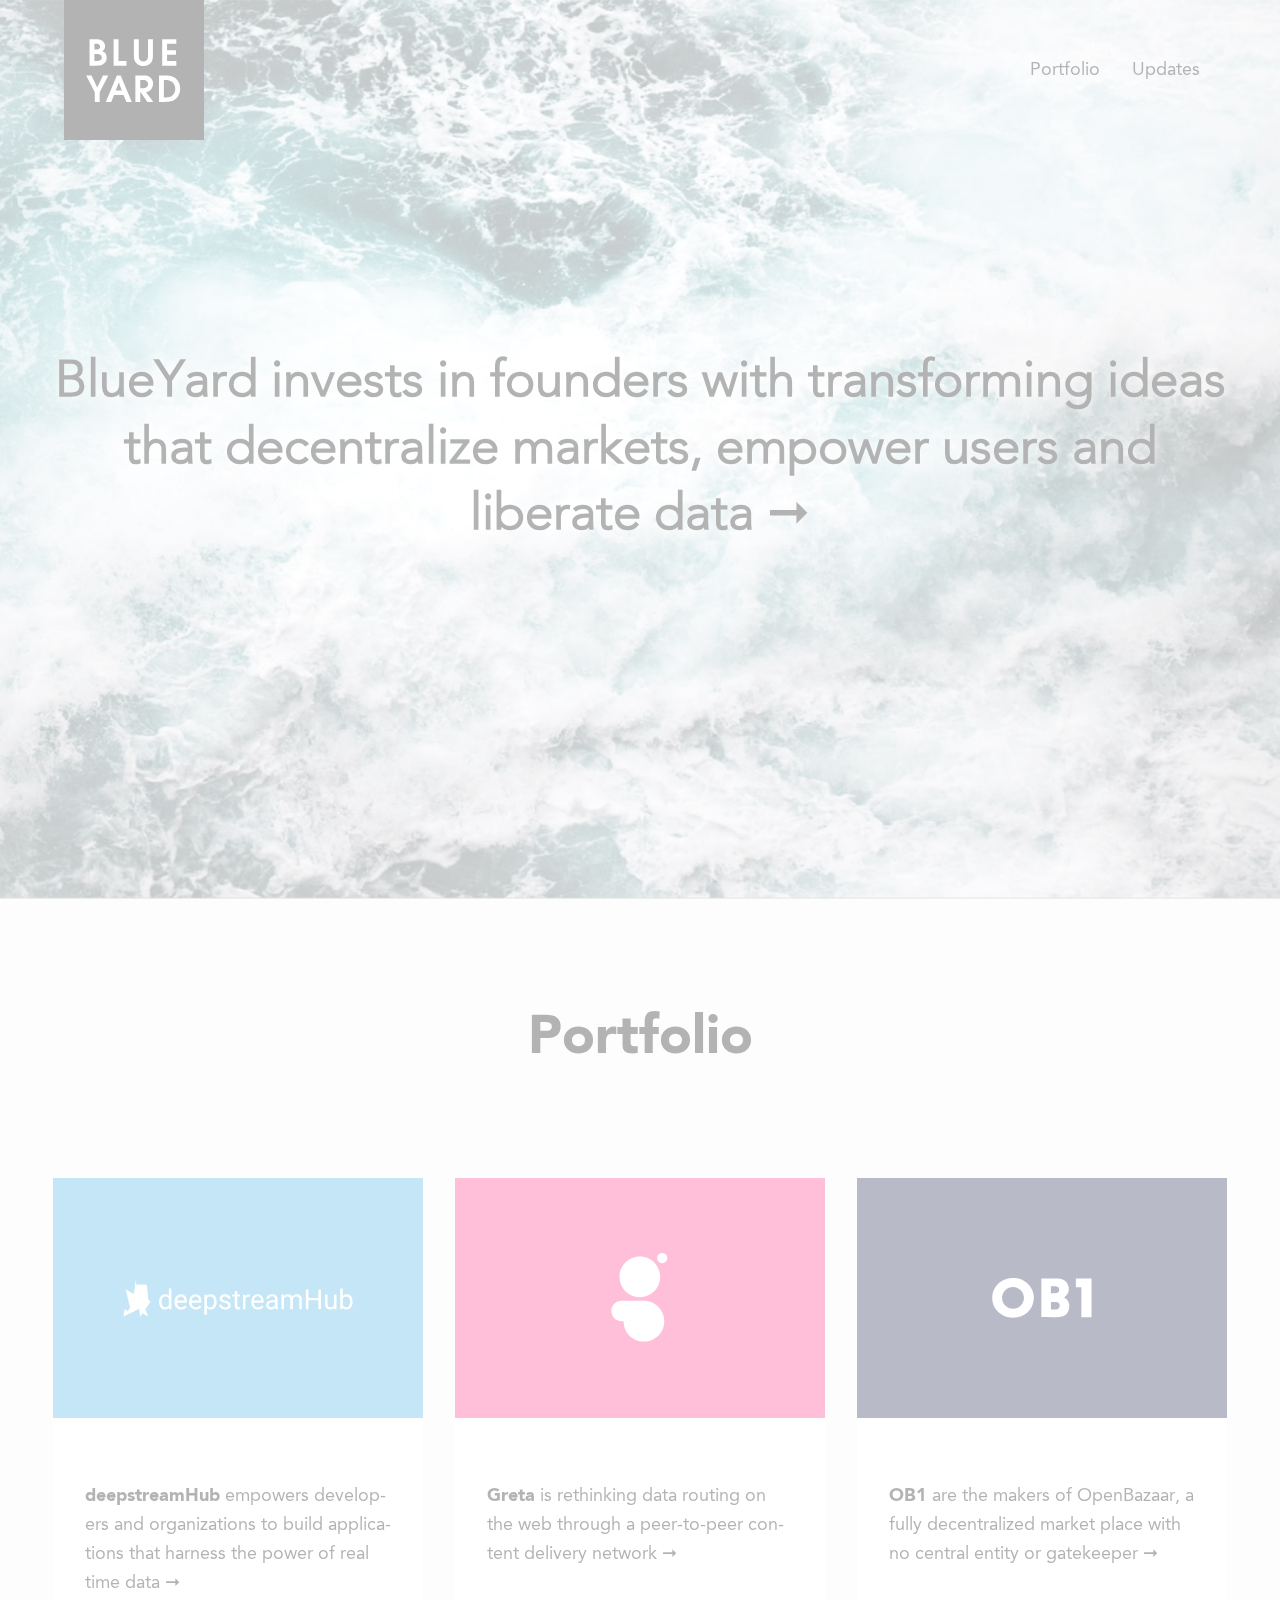
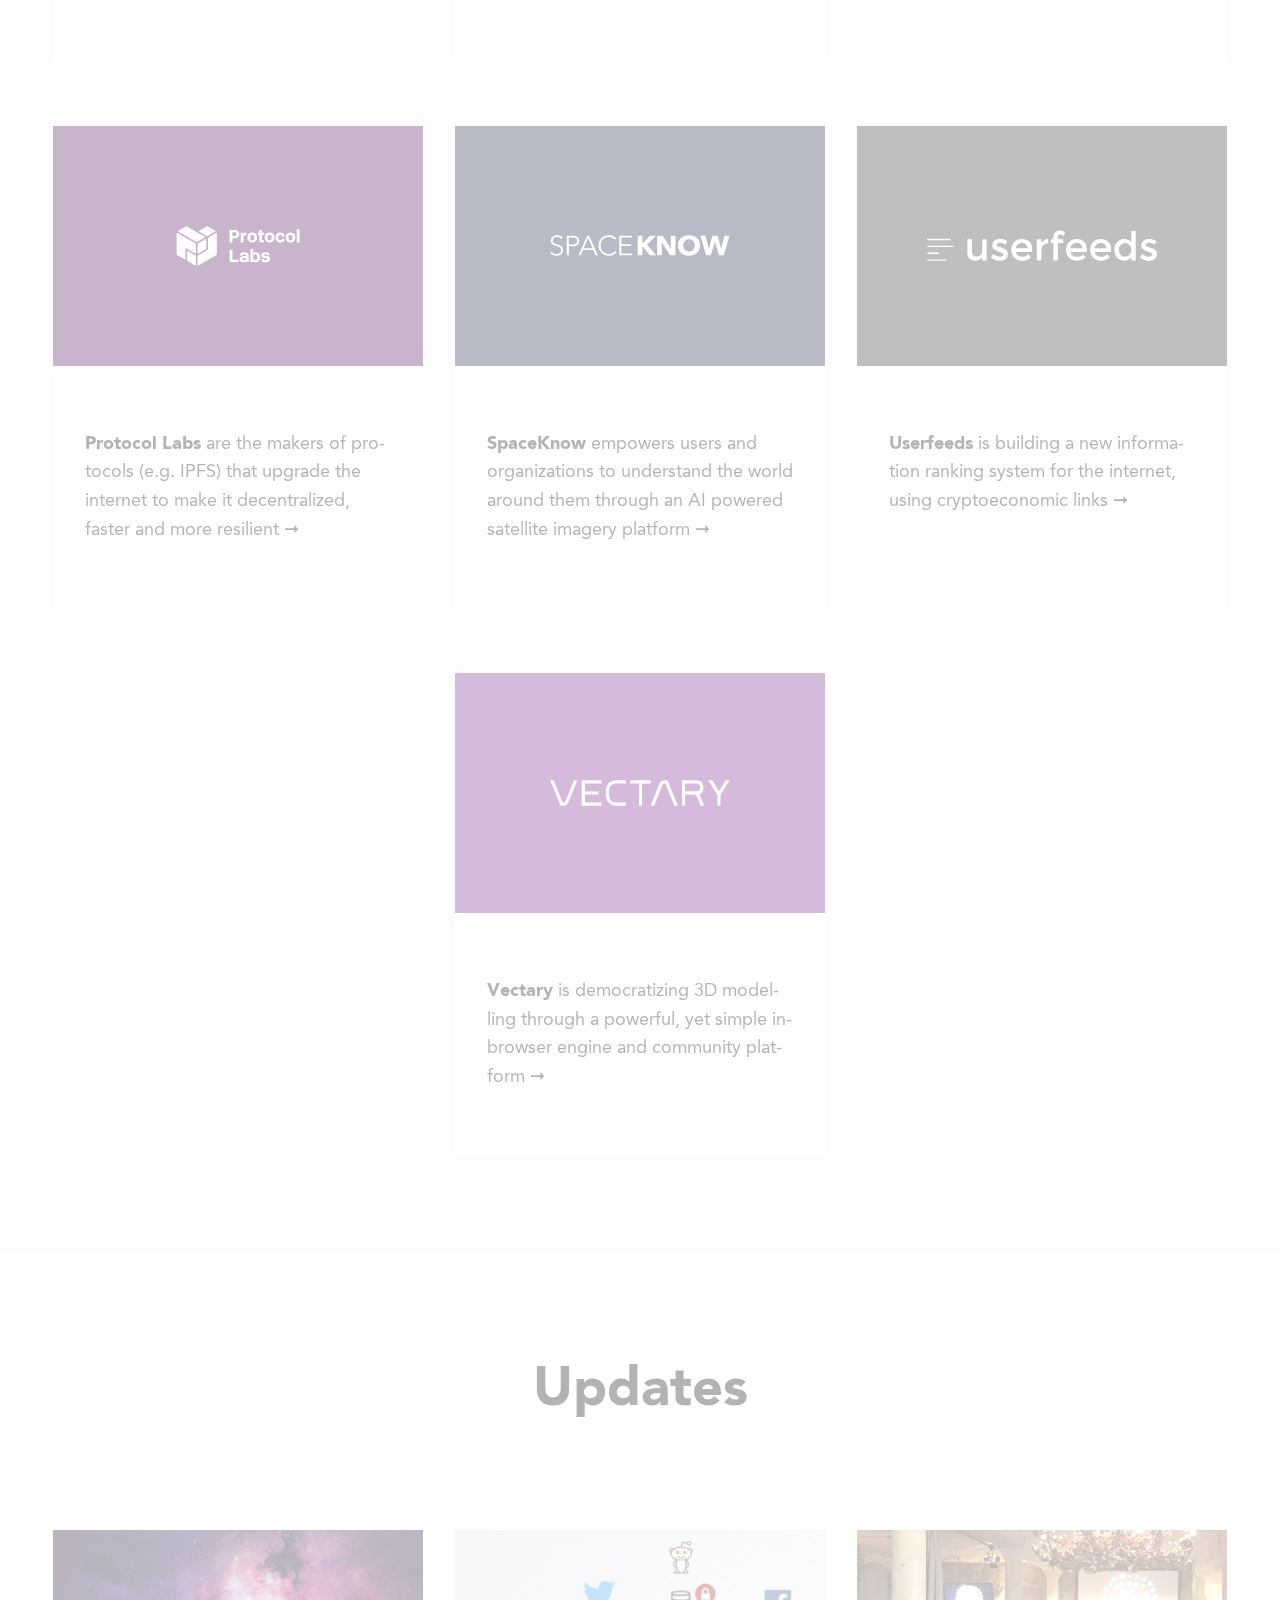
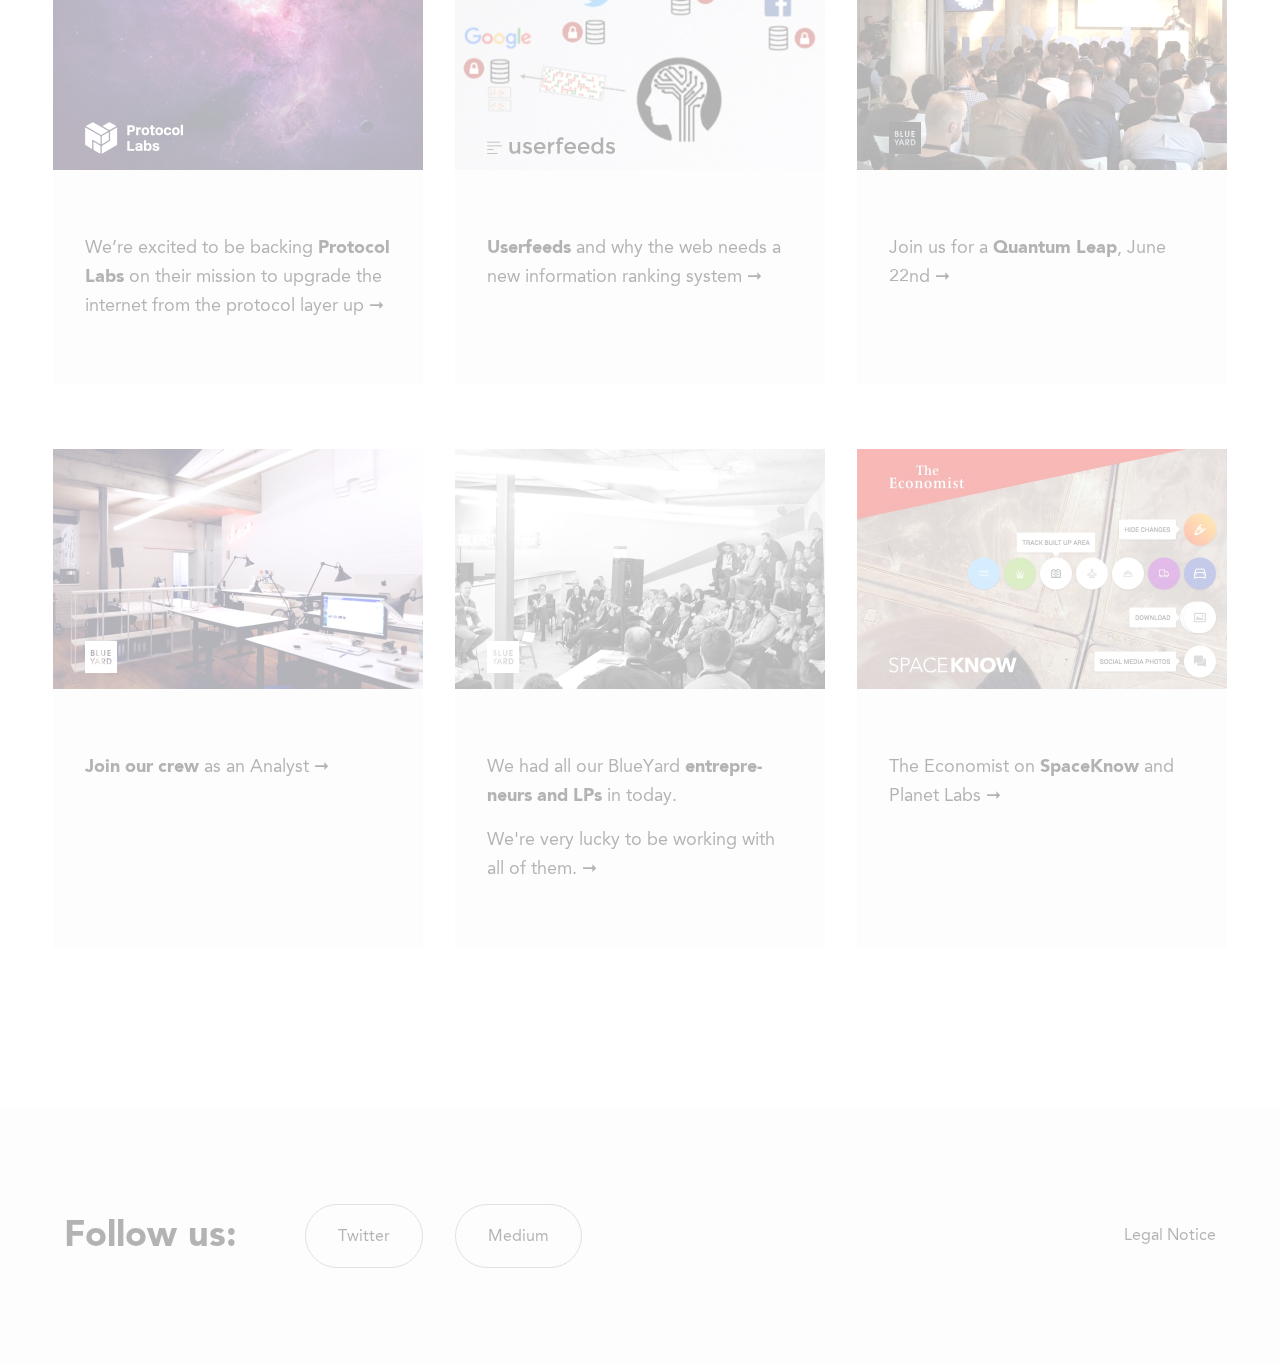
==== index.html @ cf654dd1 "blueyard website 26 June" ====
<!DOCTYPE HTML>
<!--[if lt IE 7 ]> <html lang="en" class="no-js ie6"> <![endif]-->
<!--[if IE 7 ]>	<html lang="en" class="no-js ie7"> <![endif]-->
<!--[if IE 8 ]>	<html lang="en" class="no-js ie8"> <![endif]-->
<!--[if IE 9 ]>	<html lang="en" class="no-js ie9"> <![endif]-->
<!--[if (gt IE 9)|!(IE)]><!--> <html lang="en" class="no-js"><!--<![endif]-->

<head>
	<meta http-equiv="X-UA-Compatible" content="IE=edge,chrome=1">
	<meta name="apple-mobile-web-app-status-bar-style" content="black" />
	<meta name="apple-mobile-web-app-capable" content="yes">
	<meta name="mobile-web-app-capable" content="yes">
	<title>BlueYard Capital</title>
		<!--[if lt IE 9 ]>
			<script src="http://html5shiv.googlecode.com/svn/trunk/html5.js"></script>
	<!--<![endif]-->
	<meta charset="utf-8">
	<meta name="description" content="">
	<meta name="viewport" content="width=device-width, initial-scale=1.0, user-scalable=1">


<!-- GENERATED AT http://realfavicongenerator.net/	 -->
<link rel="apple-touch-icon" sizes="180x180" href="das_framework/project/image/favicon/apple-touch-icon.png">
<link rel="icon" type="image/png" sizes="32x32" href="das_framework/project/image/favicon/favicon-32x32.png">
<link rel="icon" type="image/png" sizes="16x16" href="das_framework/project/image/favicon/favicon-16x16.png">
<link rel="manifest" href="das_framework/project/image/favicon/manifest.json">
<link rel="mask-icon" href="das_framework/project/image/favicon/safari-pinned-tab.svg" color="#000000">
<link rel="shortcut icon" href="das_framework/project/image/favicon/favicon.ico">
<meta name="apple-mobile-web-app-title" content="BlueYard">
<meta name="application-name" content="BlueYard">
<meta name="msapplication-config" content="das_framework/project/image/favicon/browserconfig.xml">
<meta name="theme-color" content="#ffffff">

<!-- <link rel="stylesheet" type="text/css" href="font/MyFontsWebfontsKit.css"> -->
<script>
	if (Function('/*@cc_on return document.documentMode===10@*/')()){
		document.documentElement.className+=' ie10';
	}
	if (!!window.chrome) {
		document.documentElement.className+=' is-chrome';
	}
</script>
<script async defer="" src="das_framework/das.min.js"></script>
<link rel="stylesheet" href="das_framework/das.min.css">
</head>


<body id="blueyard" class="page body-index">

	<header id="page-header" class="page-header">
		<section id="page-header__banner" class="page-header__banner">
			<div class="page-header__logo">
				<figure class="logo">
						<img src="das_framework/project/image/blueyard.svg" alt="BlueYard" title="BlueYard"/>
				</figure>
			</div>
			<nav class="page-header__nav">
				<ul>
					<li><a href="#portfolio">Portfolio</a>
					<li><a href="#updates">Updates</a>
				</ul>
			</nav>
		</section>
		<section  class="page-header__cover">
			<h1 class="page-header__title">
				<a href="https://medium.com/@BlueYard/blueyard-thesis-cac357725ee6">
					BlueYard invests in founders with<br>
					transforming ideas that decentralize markets, <br>empower users and liberate data
				</a>
			</h1>
		</section>
	</header>

	<main id="page-main" class="page-main">
		<section id="portfolio" class="portfolio deck">
			<h2 class="js-lurk js-lurk--opacity">Portfolio</h2>
			<ul class="deck__list">
				<li style="color: #3CAAE0" title="deepstreamHub" class="deck__card js-lurk js-lurk--opacity js-lurk--under">
					<figure class="deck__figure">
						<div class="portfolio__brand-logo">
							<img class="very wide" src="das_framework/project/image/portfolio/deepstreamhub.svg" alt="deepstreamHub"/>
						</div>
						<figcaption class="deck__url">
									<a  href="https://deepstreamhub.com/"><span>deepstreamhub.com</span></a>
							</figcaption>
						</figure>
					<div class="deck__text">
							<p>
								<a href="http://medium.com/@BlueYard/deepstreamhub-e4f991da4145">
									<strong >deepstreamHub</strong> empowers developers and organizations to build applications that harness the power of real time data
								</a>
							</p>
					</div>

				<li style="color: #FF2B7E" title="Greta" class="deck__card js-lurk js-lurk--opacity js-lurk--under">
					<figure class="deck__figure">
						<div class="portfolio__brand-logo">
							<img class="tall" src="das_framework/project/image/portfolio/greta.svg" alt="Greta"/>
						</div>
						<figcaption class="deck__url">
								<a  href="https://greta.io/"><span>greta.io</span></a>
						</figcaption>
					</figure>
					<div class="deck__text">
							<p>
								<a href="http://medium.com/@BlueYard/greta-1e88005c64d1">
									<strong >Greta</strong> is rethinking data routing on the web through a peer-to-peer content delivery network
								</a>
							</p>
					</div>

				<li style="color:#151947" title="OB1" class="deck__card js-lurk js-lurk--opacity js-lurk--under">
					<figure class="deck__figure">
						<div class="portfolio__brand-logo">
							<img class="wide" src="das_framework/project/image/portfolio/ob1.svg" alt="OB1"/>
						</div>
						<figcaption class="deck__url">
								<a  href="https://openbazaar.org/"><span>openbazaar.org</span></a>
						</figcaption>
					</figure>
					<div class="deck__text">
							<p>
								<a href="https://medium.com/@BlueYard/ob1-openbazaar-2be35862e0bf">
									<strong >OB1</strong> are the makers of OpenBazaar, a fully decentralized market place with no central entity or gatekeeper
								</a>
							</p>
					</div>

				<li style="color:#460453" title="Protocol Labs" class="deck__card js-lurk js-lurk--opacity js-lurk--under">
					<figure class="deck__figure">
						<div class="portfolio__brand-logo">
							<img class="wide" src="das_framework/project/image/portfolio/protocol-labs.svg" alt="Protocol Labs"/>
						</div>
						<figcaption class="deck__url">
								<a  href="https://protocol.ai/"><span>protocol.ai</span></a>
						</figcaption>
					</figure>
					<div class="deck__text">
							<p>
								<a href="https://medium.com/@BlueYard/protocol-labs-35ceff61b031">
									<strong >Protocol Labs</strong> are the makers of protocols (e.g. IPFS) that upgrade the internet to make it decentralized, faster and more resilient
								</a>
							</p>
					</div>

				<li style="color:#151947" title="SpaceKnow" class="deck__card js-lurk js-lurk--opacity js-lurk--under">
					<figure class="deck__figure">
						<div class="portfolio__brand-logo">
							<img class="wide" src="das_framework/project/image/portfolio/spaceknow.svg" alt="SpaceKnow"/>
						</div>
						<figcaption class="deck__url">
								<a  href="https://spaceknow.com/"><span>spaceknow.com</span></a>
						</figcaption>
					</figure>
					<div class="deck__text">
							<p>
								<a href="https://medium.com/@BlueYard/spaceknow-a651f532e854">
									<strong >SpaceKnow</strong> empowers users and organizations to understand the world around them through an AI powered satellite imagery platform
								</a>
							</p>
					</div>

				<li style="color:#292929" title="Userfeeds" class="deck__card js-lurk js-lurk--opacity js-lurk--under">
					<figure class="deck__figure">
						<div class="portfolio__brand-logo">
							<img class="very wide" src="das_framework/project/image/portfolio/userfeeds.svg" alt="Userfeeds"/>
						</div>
						<figcaption class="deck__url">
								<a  href="https://userfeeds.io/"><span>userfeeds.io</span></a>
						</figcaption>
					</figure>
					<div class="deck__text">
							<p>
								<a href="https://medium.com/@BlueYard/userfeeds-why-the-web-needs-a-new-information-ranking-system-5bdab9f5e580">
									<strong >Userfeeds</strong> is building a new information ranking system for the internet, using cryptoeconomic links
								</a>
							</p>
					</div>

				<li style="color:#711D8A" title="Vectary" class="deck__card js-lurk js-lurk--opacity js-lurk--under">
					<figure class="deck__figure">
						<div class="portfolio__brand-logo">
							<img class="wide" src="das_framework/project/image/portfolio/vectary.svg" alt="Vectary"/>
						</div>
						<figcaption class="deck__url">
								<a  href="https://vectary.com/"><span>vectary.com</span></a>
						</figcaption>
					</figure>
					<div class="deck__text">
							<p>
								<a href="https://medium.com/@BlueYard/vectary-8f0b3fd2cee1">
									<strong >Vectary</strong> is democratizing 3D modelling through a powerful, yet simple in-browser engine and community platform
								</a>
							</p>
					</div>

			</ul>
		</section>

		<section id="updates" class="update deck">
			<h2 class="js-lurk js-lurk--opacity">Updates</h2>
			<ul class="deck__list">
			<li class="deck__card js-lurk js-lurk--opacity js-lurk--under">
				<a href="https://medium.com/@BlueYard/protocol-labs-35ceff61b031">
					<figure class="deck__figure">
							<img src="das_framework/project/image/update/protocol-labs.jpg" alt="" />
							<div class="update__brand-logo paintwhite" style="background-image:url('das_framework/project/image/portfolio/protocol-labs.svg');"></div>
						</figure>
					<div class="deck__text">
							<p>
								We’re excited to be backing <strong>Protocol Labs</strong> on their mission to upgrade the internet from the protocol layer up
							</p>
					</div>
				</a>

			<li class="deck__card js-lurk js-lurk--opacity js-lurk--under">
				<a href="https://medium.com/@BlueYard/userfeeds-why-the-web-needs-a-new-information-ranking-system-5bdab9f5e580">
					<figure class="deck__figure">
							<img src="das_framework/project/image/update/userfeeds.jpg" alt="" />
							<div class="update__brand-logo" style="background-image:url('das_framework/project/image/portfolio/userfeeds.svg');"></div>
						</figure>
					<div class="deck__text">
							<p>
								<strong>Userfeeds</strong> and why the web needs a new information ranking system
							</p>
					</div>
				</a>

			<li class="deck__card js-lurk js-lurk--opacity js-lurk--under">
				<a href="https://medium.com/@BlueYard/join-us-on-june-22nd-for-a-quantum-leap-fa7b5aa61cc6">
					<figure class="deck__figure">
							<img src="das_framework/project/image/update/quantum-leap.jpg" alt="" />
							<div class="update__brand-logo" style="background-image:url('das_framework/project/image/blueyard.svg');"></div>
						</figure>
					<div class="deck__text">
							<p>
								Join us for a <strong>Quantum Leap</strong>, June 22nd
							</p>
					</div>
				</a>

			<li class="deck__card js-lurk js-lurk--opacity js-lurk--under">
				<a href="https://medium.com/@BlueYard/join-our-crew-blueyard-is-hiring-an-analyst-3ba3a0e7570">
					<figure class="deck__figure">
							<img src="das_framework/project/image/update/job.jpg" alt="" />
							<div class="update__brand-logo paintwhite" style="background-image:url('das_framework/project/image/blueyard.svg');"></div>
						</figure>
					<div class="deck__text">
							<p>
								<strong>Join our crew</strong> as an Analyst
							</p>
					</div>
				</a>

			<li class="deck__card js-lurk js-lurk--opacity js-lurk--under">
				<a href="https://twitter.com/ciaranoleary/status/837360858779037700">
					<figure class="deck__figure">
							<img src="das_framework/project/image/update/everyone.jpg" alt="" />
							<div class="update__brand-logo paintwhite" style="background-image:url('das_framework/project/image/blueyard.svg');"></div>
					</figure>
					<div class="deck__text">
							<p>
								We had all our BlueYard <strong>entrepreneurs and LPs</strong> in today.
							</p>
							<p>
								We're very lucky to be working with all of them.
							</p>
					</div>
				</a>

			<li class="deck__card js-lurk js-lurk--opacity js-lurk--under">
				<a href="http://www.economist.com/news/business/21717110-analysing-images-space-could-be-big-business-planets-satellites-offer-customers-new-world">
					<figure class="deck__figure">
							<img src="das_framework/project/image/update/spaceknow-economist.jpg" alt="" />
							<div class="update__brand-logo paintwhite" style="background-image:url('das_framework/project/image/portfolio/spaceknow.svg');"></div>
						</figure>
					<div class="deck__text">
							<p>
								The Economist on <strong>SpaceKnow</strong> and Planet Labs
							</p>
					</div>
				</a>
			</ul>
		</section>
	</main>

	<footer id="page-footer" class="page-footer">
		<section id="social" class="social">
			<h2 class="social__heading">Follow us:</h2>
			<nav class="social__nav">
				<ul>
					<li class="twitter">	<a  href="https://twitter.com/blueyard">Twitter</a>
					<li class="facebook">	<a  href="https://medium.com/@BlueYard">Medium</a>
				</ul>
			</nav>
		</section>
		<section id="footer__legal" class="footer__legal">
			<a href="legal-notice.html">Legal Notice</a>
		</section>
		<a class="toplink" href="#blueyard"></a>
	</footer>

	<div id="responsive-breakpoint"></div>
</body>
</html>
---- das_framework/das.min.css ----
/*!❤*//*! DAS Framework:
 @author Markus Angermeier http://kosmar.de/
 @author Guido Handrick http://guidohandrick.info/
 DAS Framework is based on:
 Responsable Grid System
 Setting up a responsive grid based on Semantic GS
 @author Abban Dunne http://abandon.ie/
 @author James Wilson http://jimmynotjim.com/
 @version 1.0
*/@import url("//hello.myfonts.net/count/340641");html{line-height:1.15;-ms-text-size-adjust:100%;-webkit-text-size-adjust:100%}article,aside,footer,header,nav,section,.legal{display:block}h1{font-size:2em;margin:0.67em 0}figcaption,figure,main{display:block}figure{margin:1em 40px}hr{box-sizing:content-box;height:0;overflow:visible}pre{font-family:monospace, monospace;font-size:1em}a{background-color:transparent;-webkit-text-decoration-skip:objects}abbr[title]{border-bottom:none;text-decoration:underline;text-decoration:underline dotted}b,strong,.definition-list dt{font-weight:inherit}b,strong,.definition-list dt{font-weight:bolder}code,kbd,samp{font-family:monospace, monospace;font-size:1em}dfn{font-style:italic}mark{background-color:#ff0;color:#000}small{font-size:80%}sub,sup{font-size:75%;line-height:0;position:relative;vertical-align:baseline}sub{bottom:-0.25em}sup{top:-0.5em}audio,video{display:inline-block}audio:not([controls]){display:none;height:0}img{border-style:none}svg:not(:root){overflow:hidden}button,input,optgroup,select,textarea{margin:0}button,input{overflow:visible}button,select{text-transform:none}button,html [type="button"],[type="reset"],[type="submit"]{-webkit-appearance:button}button::-moz-focus-inner,[type="button"]::-moz-focus-inner,[type="reset"]::-moz-focus-inner,[type="submit"]::-moz-focus-inner{border-style:none;padding:0}button:-moz-focusring,[type="button"]:-moz-focusring,[type="reset"]:-moz-focusring,[type="submit"]:-moz-focusring{outline:1px dotted ButtonText}legend{box-sizing:border-box;color:inherit;display:table;max-width:100%;padding:0;white-space:normal}progress{display:inline-block;vertical-align:baseline}textarea{overflow:auto}[type="checkbox"],[type="radio"]{box-sizing:border-box;padding:0}[type="number"]::-webkit-inner-spin-button,[type="number"]::-webkit-outer-spin-button{height:auto}[type="search"]{-webkit-appearance:textfield;outline-offset:-2px}[type="search"]::-webkit-search-cancel-button,[type="search"]::-webkit-search-decoration{-webkit-appearance:none}::-webkit-file-upload-button{-webkit-appearance:button;font:inherit}details,menu{display:block}summary{display:list-item}canvas{display:inline-block}template{display:none}[hidden]{display:none}/*!
 * @license
 * MyFonts Webfont Build ID 3409473, 2017-06-21T06:33:51-0400
 *
 * The fonts listed in this notice are subject to the End User License
 * Agreement(s) entered into by the website owner. All other parties are
 * explicitly restricted from using the Licensed Webfonts(s).
 *
 * You may obtain a valid license at the URLs below.
 *
 * Webfont: AvenirLTPro-Light by Linotype
 * URL: https://www.myfonts.com/fonts/linotype/avenir-pro/pro-35-light/
 *
 * Webfont: AvenirLTPro-Roman by Linotype
 * URL: https://www.myfonts.com/fonts/linotype/avenir-pro/pro-55-roman/
 *
 * Webfont: AvenirLTPro-Black by Linotype
 * URL: https://www.myfonts.com/fonts/linotype/avenir-pro/pro-95-black/
 *
 *
 * License: https://www.myfonts.com/viewlicense?type=web&buildid=3409473
 * Licensed pageviews: 250,000
 * Webfonts copyright: Part of the digitally encoded machine readable outline data for producing the Typefaces provided is copyrighted &#x00A9; 2007 Linotype GmbH, www.linotype.com. All rights reserved. This software is the property of Linotype GmbH, and may not be reproduced,
 *
 * © 2017 MyFonts Inc
*/@font-face{font-family:'AvenirLTPro-Light';src:url("project/font/webfont/340641_0_0.eot");src:url("project/font/webfont/340641_0_0.eot?#iefix") format("embedded-opentype"),url("project/font/webfont/340641_0_0.woff2") format("woff2"),url("project/font/webfont/340641_0_0.woff") format("woff"),url("project/font/webfont/340641_0_0.ttf") format("truetype")}@font-face{font-family:'AvenirPro';font-weight:normal;font-style:normal;src:url("project/font/webfont/340641_1_0.eot");src:url("project/font/webfont/340641_1_0.eot?#iefix") format("embedded-opentype"),url("project/font/webfont/340641_1_0.woff2") format("woff2"),url("project/font/webfont/340641_1_0.woff") format("woff"),url("project/font/webfont/340641_1_0.ttf") format("truetype")}@font-face{font-family:'AvenirPro';font-weight:bold;font-style:normal;src:url("project/font/webfont/340641_2_0.eot");src:url("project/font/webfont/340641_2_0.eot?#iefix") format("embedded-opentype"),url("project/font/webfont/340641_2_0.woff2") format("woff2"),url("project/font/webfont/340641_2_0.woff") format("woff"),url("project/font/webfont/340641_2_0.ttf") format("truetype")}html{font-size:100.01%;-webkit-text-size-adjust:100%}body{font-size:16px;line-height:1.6;font-weight:400;text-shadow:0 -1px 1px rgba(255,255,255,0.01)}@media (min-width: 27.5em) and (min-height: 0em){body{font-size:16px}}@media (min-width: 63.9375em) and (min-height: 0em){body{font-size:16px}}@media (min-width: 85.375em) and (min-height: 0em){body{font-size:16px}}@media (min-width: 120.0625em) and (min-height: 0em){body{font-size:16px}}abbr[title],dfn[title]{cursor:help}::-moz-selection{background-color:#ccc;color:#333}::selection{background-color:#ccc;color:#333}::-moz-selection{background-color:#ccc;color:#333}img::-moz-selection{background-color:transparent}body{-webkit-tap-highlight-color:transparent}:-ms-input-placeholder{color:#999}::-webkit-input-placeholder{color:#999;-webkit-font-smoothing:subpixel-antialiased;-moz-osx-font-smoothing:auto}::placeholder{color:#999}:placeholder-shown{color:#999}[disabled]{color:#999}a{text-decoration:none;cursor:pointer}a:active{outline:none}a:focus{outline:none}i{font-style:normal}b{font-weight:normal}u,s,strike{text-decoration:none}p,ul,ol,dl,li,dd,dt,figure,form,blockquote,q,hr,pre,table,fieldset,menu,code,samp{margin:0 0 16px 0;padding:0}hr{margin:16px auto}q:lang(en):before,blockquote>*:first-child:lang(en):before{content:"“"}q:lang(en):after,blockquote>*:last-child:lang(en):after{content:"”"}figure img{width:100%;height:auto}figcaption{padding:16px 0 0;margin:0}img{border:0;-ms-interpolation-mode:bicubic}svg:not(:root){overflow:hidden}fieldset{margin:0;padding:0;border:0}input[type="date"],input[type="datetime"],input[type="datetime-local"],input[type="email"],input[type="month"],input[type="number"],input[type="password"],input[type="search"],input[type="time"],input[type="text"],input[type="tel"],input[type="url"],input[type="week"],textarea,button{display:block;margin:32px auto;padding:6px 10px;line-height:1.6;font-family:"AvenirPro",-apple-system,".SFNSText-Regular","San Francisco","Roboto","Segoe UI","Lucida Grande","Helvetica Neue",Helvetica,"DejaVu Sans",Arial,sans-serif;background-color:#f7f7f7}input[type="date"]:focus,input[type="datetime"]:focus,input[type="datetime-local"]:focus,input[type="email"]:focus,input[type="month"]:focus,input[type="number"]:focus,input[type="password"]:focus,input[type="search"]:focus,input[type="time"]:focus,input[type="text"]:focus,input[type="tel"]:focus,input[type="url"]:focus,input[type="week"]:focus,textarea:focus,button:focus{background-color:#fff;outline:none;box-shadow:0 0 0 2px #000 inset}select{width:100%;height:2.35em;border:1px solid #f7f7f7}input[type="range"],input[type="color"]{vertical-align:middle;height:1.5em;width:100%}input[type="range"]{height:1.4em}input[type="color"]{width:1.5em}input[type="search"]{-webkit-appearance:none;-moz-appearance:none;appearance:none}input[type="search"]::-webkit-search-cancel-button{-webkit-appearance:searchfield-cancel-button}input[type="search"]::-webkit-search-decoration{-webkit-appearance:searchfield-decoration}progress,meter{width:100%;height:1.5em}input[type="submit"],input[type="reset"],input[type="button"]{margin:0 0 14px;padding:12px;line-height:1.6;cursor:pointer;-webkit-appearance:button;-moz-appearance:button;appearance:button}button::-moz-focus-inner,input::-moz-focus-inner{border:0;padding:0}input[type="checkbox"],input[type="radio"]{box-sizing:border-box}input[type="checkbox"]{-webkit-appearance:checkbox;-moz-appearance:checkbox;appearance:checkbox}input[type="radio"]{-webkit-appearance:radio;-moz-appearance:radio;appearance:radio}table{width:100%;border-collapse:collapse;border-spacing:0}th,td{padding:.5em}sub,sup{font-size:75%;line-height:0;position:relative;vertical-align:baseline}sup{top:-0.5em}sub{bottom:-0.25em}mark{background-color:#ccc;color:#333;padding-right:.2em;padding-left:.2em}del{color:#f5a3b5}code,kbd,pre,samp{font-family:monospace}pre{white-space:pre;white-space:pre-wrap;word-wrap:break-word}html{box-sizing:border-box}*,*:before,*:after{box-sizing:inherit}html{height:100%;overflow-y:scroll}*{-webkit-font-smoothing:antialiased;-moz-osx-font-smoothing:grayscale}body{-webkit-transition:opacity .5s .5s linear !important;transition:opacity .5s .5s linear !important}body.in-transit{opacity:.3;-webkit-transition:opacity 1s -1s linear !important;transition:opacity 1s -1s linear !important}svg{width:100%;height:100%}section,.legal{padding:96px 0 64px}@media (min-width: 27.5em) and (min-height: 0em){section,.legal{padding-right:32px;padding-left:32px}}strong,.definition-list dt,dfn{font-weight:700}em,dfn{font-style:normal}abbr[title],dfn[title]{text-decoration:none}hr{height:2px;border:0;background-color:currentColor}figure,img{max-width:100%;width:100%}img{height:auto}h1,h2,h3,h4,h5,h6{margin:0 0 64px}p:first-of-type{margin-top:0}p:last-of-type{margin-bottom:0}blockquote p{box-shadow:none}blockquote *:last-child{margin-bottom:0}blockquote *:before,blockquote *:after{font-size:5em}blockquote *:before{top:0;left:-.2em}blockquote *:after{right:-.2em;bottom:.2em}@media (min-width: 27.5em) and (min-height: 0em){.page-main{margin-bottom:64px}}.page-footer{padding:32px 0}@media (min-width: 27.5em) and (min-height: 0em){.page-footer{padding:64px 32px}}.portfolio-list,.updates-list{max-width:187.5em}.paintwhite,.portfolio__brand-logo svg,.portfolio__brand-logo img{-ms-filter:'progid:DXImageTransform.Microsoft.BasicImage(invert=1)';-webkit-filter:saturate(0) contrast(0) brightness(0) invert(100%);filter:saturate(0) contrast(0) brightness(0) invert(100%)}.page-header__banner{z-index:400;-webkit-box-orient:horizontal;-webkit-box-direction:normal;-ms-flex-flow:row nowrap;flex-flow:row nowrap;-webkit-box-align:center;-ms-flex-align:center;align-items:center;padding:0 5%}.page-header__banner:before{content:'';background-image:-webkit-linear-gradient(top, #fff 30.6709732739%, rgba(255,255,255,0.7) 69.3290267261%, rgba(255,255,255,0.5) 100%);background-image:linear-gradient(180deg, #fff 30.6709732739%, rgba(255,255,255,0.7) 69.3290267261%, rgba(255,255,255,0.5) 100%);box-shadow:0px 0px 2px 0px rgba(0,0,0,0.2);mix-blend-mode:difference}@media (min-width: 27.5em) and (min-height: 0em){.is-scroll--start .page-header__banner:before{opacity:0}}.page-header__logo{z-index:10}.page-header__logo .logo{width:60px;height:60px}@media (min-width: 27.5em) and (min-height: 0em){.page-header__logo .logo{width:90px;height:90px}.is-scroll--start .page-header__logo .logo,.is-scroll--end .page-header__logo .logo{width:140px;height:140px}}.page-header__nav{margin:0 0 0 auto;z-index:10}.page-header__cover{height:100vh;width:auto;background-color:#b9c8cb;background-repeat:no-repeat;background-size:cover;background-position:center center;background-image:url("project/image/cover.jpg")}.body-legal .page-header__cover{height:20vh}.no-touchevents .page-header__cover{background-attachment:fixed}@media (min-width: 27.5em) and (min-height: 0em){.page-header__cover{background-image:url("project/image/cover--medium.jpg")}}@media (min-width: 63.9375em) and (min-height: 0em){.page-header__cover{background-image:url("project/image/cover--large.jpg")}}@media (min-width: 85.375em) and (min-height: 0em){.page-header__cover{background-image:url("project/image/cover--huge.jpg")}}.page-header__title{top:50%;line-height:1.3;-webkit-transform:translateY(-50%);transform:translateY(-50%);-webkit-transition:font-size .1s 0 ease-in-out;transition:font-size .1s 0 ease-in-out;font-size:6vw;font-family:"AvenirLTPro-Light","AvenirPro",-apple-system,".SFNSText-Regular","San Francisco","Roboto","Segoe UI","Lucida Grande","Helvetica Neue",Helvetica,"DejaVu Sans",Arial,sans-serif;text-shadow:0 0 0.2em #fff}.page-header__title br{display:none}@media (min-width: 27.5em) and (min-height: 0em){.page-header__title{font-size:5vw}}@media (min-width: 63.9375em) and (min-height: 0em){.page-header__title{font-size:4vw}}@media (min-width: 85.375em) and (min-height: 0em){.page-header__title{font-size:54px}.page-header__title br{display:block}}.page-header__title a:after{content:"➞"}.page-header__title a:hover{color:inherit}.deck__list{-webkit-box-orient:horizontal;-webkit-box-direction:normal;-ms-flex-flow:row wrap;flex-flow:row wrap;-webkit-box-pack:center;-ms-flex-pack:center;justify-content:center;max-width:187.5em}.deck__card{max-width:25.125em;-webkit-box-flex:1;-ms-flex:1 0 auto;flex:1 0 auto;-webkit-box-orient:vertical;-webkit-box-direction:normal;-ms-flex-flow:column nowrap;flex-flow:column nowrap;background-clip:content-box}@media (min-width: 63.9375em) and (min-height: 0em){.deck__card{-ms-flex-preferred-size:25.125em;flex-basis:25.125em;-webkit-box-flex:0;-ms-flex-positive:0;flex-grow:0}}.deck__card>*{-webkit-box-flex:0;-ms-flex:none;flex:none}.deck__figure{height:15em;background-color:currentColor;-webkit-box-align:center;-ms-flex-align:center;align-items:center}.deck__figure svg,.deck__figure img{width:100%;height:auto}.deck__figure:after{display:none}.deck__url a{top:0;right:0;bottom:0;left:0;color:transparent}.deck__url span:after{content:"➞"}.deck__text{margin:64px 0}.deck__text a:after{content:"➞"}.portfolio__brand-logo{width:100%;margin:auto}.portfolio__brand-logo svg,.portfolio__brand-logo img{max-width:5em;max-height:5em;width:100%;height:100%}.portfolio__brand-logo svg.wide,.portfolio__brand-logo img.wide{max-width:11.25em;max-height:2.5em}.portfolio__brand-logo svg.wide.very,.portfolio__brand-logo img.wide.very{max-width:14.375em;max-height:3.75em}.portfolio__brand-logo svg.tall,.portfolio__brand-logo img.tall{max-width:4.375em;max-height:5.625em}.portfolio__brand-logo svg.tall.very,.portfolio__brand-logo img.tall.very{max-height:none}.update .deck__text p:last-of-type:after{content:"➞"}.update .deck-figure{display:block}.update__brand-logo{left:32px;bottom:16px;height:32px;width:128px;background-size:contain;background-repeat:no-repeat;background-position:left bottom}@media (min-width: 63.9375em) and (min-height: 0em){.page-footer{-webkit-box-orient:horizontal;-webkit-box-direction:normal;-ms-flex-flow:row nowrap;flex-flow:row nowrap;-webkit-box-pack:justify;-ms-flex-pack:justify;justify-content:space-between}}.social__heading{vertical-align:middle;line-height:64px}.social__nav li{vertical-align:baseline}.social__nav a{padding:0 32px;line-height:64px;height:64px;border:1px solid #999;border-radius:32px}.social__nav a:hover{border:1px solid #000}.footer__legal{line-height:64px}.footer__legal a{white-space:nowrap}.toplink{z-index:500;bottom:32px;right:32px}.is-scroll--start .toplink{opacity:0;visibility:hidden}.toplink:after{-webkit-transform:rotateZ(-90deg);transform:rotateZ(-90deg);width:2em;height:2em;line-height:2;content:"➞"}.responsive-wrapper{width:100%;height:0}body,.portfolio-list a,.updates-list a,.page-header__logo .logo,.portfolio .deck__card{background-color:#fff}.deck__url a:hover,.touchevents .deck__url a,.social__nav a:hover,.toplink:hover:after,.debug #responsive-breakpoint{color:#fff}select,.portfolio,.page-footer,.update .deck__card{background-color:#f7f7f7}blockquote *:before,blockquote *:after{color:#f7f7f7}.social__nav a:hover{background-color:#000}hr{color:#000}ins{color:#000}body,.definition-list dd{color:#000}h1,h2,h3,h4,h5,h6{color:#000}.toplink:hover:after{background-color:#000}a{color:#000}a:hover{color:#999}a:active,a:focus{color:#333}img::-moz-selection{background-color:transparent}img::selection{background-color:transparent}.debug #responsive-breakpoint{background-color:#639}#responsive-breakpoint{position:fixed;top:-100em;left:-100em}#responsive-breakpoint:after{content:"small,0"}@media (min-width: 27.5em) and (min-height: 0em){#responsive-breakpoint:after{content:"medium,440"}}@media (min-width: 63.9375em) and (min-height: 0em){#responsive-breakpoint:after{content:"large,1023"}}@media (min-width: 85.375em) and (min-height: 0em){#responsive-breakpoint:after{content:"huge,1366"}}@media (min-width: 120.0625em) and (min-height: 0em){#responsive-breakpoint:after{content:"giant,1921"}}abbr[title],dfn[title]{background-image:-webkit-linear-gradient(left, currentColor 30%, transparent 30%);background-image:linear-gradient(to right, currentColor 30%, transparent 30%);background-position:0 98%;background-repeat:repeat-x;background-size:4px 1px}.page-header__title{-webkit-font-smoothing:antialiased;-moz-osx-font-smoothing:grayscale}.portfolio-list,.updates-list,.deck__list,.deck__figure svg,.deck__figure img{margin:auto}select,body,section,.legal,figure,ul,ol,li,.page-header__banner,.page-header__logo .logo,.page-header__cover,.social__heading{margin:0}.page-header__title{margin:0 auto}hr,.definition-list{margin:32px 0}blockquote p,ul,ol,li,.page-header__cover{padding:0}@media (min-width: 27.5em) and (min-height: 0em){.social{padding:32px}}blockquote,.portfolio-list p,.updates-list p,.footer__legal{padding:32px}figcaption,.page-header__nav a{padding:16px}.deck__text,.social__heading{padding:0 32px}.social__nav,.social__nav li,.debug #responsive-breakpoint{padding:0 16px}.social{padding:32px 0}.page-header__title,.deck__url a,.deck__url span{padding:16px 32px}.deck__card{padding:32px 16px}blockquote *:before,blockquote *:after{line-height:0}.debug #responsive-breakpoint{font-family:Consolas,monospace}body,select,input[type="range"],input[type="color"],input[type="submit"],input[type="reset"],input[type="button"]{font-family:"AvenirPro",-apple-system,".SFNSText-Regular","San Francisco","Roboto","Segoe UI","Lucida Grande","Helvetica Neue",Helvetica,"DejaVu Sans",Arial,sans-serif}h1,h2,h3,h4,h5,h6{font-family:"AvenirPro",-apple-system,".SFNSText-Regular","San Francisco","Roboto","Segoe UI","Lucida Grande","Helvetica Neue",Helvetica,"DejaVu Sans",Arial,sans-serif;font-weight:700}.deck__url{font-size:12px}small,figcaption cite,.debug #responsive-breakpoint{font-size:14px}.page-header__nav,.deck__text{font-size:18px}h2,.social__heading,.toplink:after{font-size:36px}@media (min-width: 27.5em) and (min-height: 0em){h2{font-size:54px}}input[type="submit"],input[type="reset"],input[type="button"]{border:none}ul,ol,li{list-style:none}.is-hidden,.no-js .js-only{position:fixed;z-index:-1;top:100%;right:100%;bottom:0;left:0;overflow:hidden;clip:rect(0 0 0 0);height:1px;width:1px;margin:-1px;padding:0;border:0}.responsive-wrapper{overflow:hidden}figure,blockquote,.page-header__title,.responsive-wrapper{position:relative}blockquote *:before,blockquote *:after,.page-header__banner:before,.deck__url,.deck__url a,.deck__url span,.update__brand-logo{position:absolute}.page-header__banner,.toplink,.browserupgrade,.debug #responsive-breakpoint{position:fixed}.page-header__banner:before,.deck__url{top:0;right:0;bottom:0;left:0}.page-header__banner,.browserupgrade{top:0;right:0;bottom:auto;left:0}.deck__url span{top:auto;right:0;bottom:0;left:0}.debug #responsive-breakpoint{top:auto;right:auto;bottom:0;left:0}figure img,label,progress,meter,svg,figcaption cite,.portfolio-list a,.updates-list a,.page-header__nav a,.deck__figure svg,.deck__figure img,.deck__url span,.social__nav a,.toplink:after{display:block}p:empty{display:none}.page-header__nav li,.deck__url span:after,.deck__text a,.social,.social__heading,.social__nav,.social__nav li{display:inline-block}@media (min-width: 63.9375em) and (min-height: 0em){.page-footer{display:-webkit-box;display:-ms-flexbox;display:flex}}.page-header__banner,.deck__list,.deck__card,.deck__figure{display:-webkit-box;display:-ms-flexbox;display:flex}.deck__text,.definition-list{-webkit-hyphens:auto;-epub-hyphens:auto;-ms-hyphens:auto;-o-hyphens:auto;hyphens:auto;-webkit-hyphenate-limit-lines:2;-ms-hyphenate-limit-lines:2;hyphenate-limit-lines:2;-ms-hyphenate-limit-chars:6 3 2;hyphenate-limit-chars:6 3 2;-webkit-hyphenate-before:2;-webkit-hyphenate-after:3;hyphenate-lines:2}address,time{font-weight:normal;font-style:normal}.lowercase{text-transform:lowercase}.uppercase,.acronym{text-transform:uppercase;letter-spacing:.02em}h1,h2,h3,h4,h5,h6,.page-footer,.legal,.toplink:after,.center{text-align:center}th,td{text-align:left}@media (min-width: 27.5em) and (min-height: 0em){@supports (-epub-hyphens: auto) or (-o-hyphens: auto) or ((-webkit-hyphens: auto) or (-ms-hyphens: auto) or (hyphens: auto)){}}@media (min-width: 63.9375em) and (min-height: 0em){@supports (-epub-hyphens: auto) or (-o-hyphens: auto) or ((-webkit-hyphens: auto) or (-ms-hyphens: auto) or (hyphens: auto)){}}@media (min-width: 85.375em) and (min-height: 0em){@supports (-epub-hyphens: auto) or (-o-hyphens: auto) or ((-webkit-hyphens: auto) or (-ms-hyphens: auto) or (hyphens: auto)){}}@media (min-width: 120.0625em) and (min-height: 0em){@supports (-epub-hyphens: auto) or (-o-hyphens: auto) or ((-webkit-hyphens: auto) or (-ms-hyphens: auto) or (hyphens: auto)){}}@supports (-epub-hyphens: auto) or (-o-hyphens: auto) or ((-webkit-hyphens: auto) or (-ms-hyphens: auto) or (hyphens: auto)){}figcaption cite,.deck__url a{text-align:right}section,.legal,.definition-list{clear:both}a,.page-header__banner,.page-header__banner:before,.page-header__logo .logo,.deck__figure,.portfolio__brand-logo svg,.portfolio__brand-logo img,.toplink,.toplink:after{-webkit-transition:all .3s cubic-bezier(0.4, 0, 0.6, 1);transition:all .3s cubic-bezier(0.4, 0, 0.6, 1);-webkit-backface-visibility:hidden;backface-visibility:hidden}ul.style>li{list-style:disc}ol.style>li{list-style:decimal}ul.none>li,ol.none>li{list-style:none}ul.roman>li,ol.roman>li{list-style:upper-roman}ul.decimal>li,ol.decimal>li{list-style:decimal}ul.style,ol.style{margin:16px 0}ul.style:last-child,ol.style:last-child{margin-bottom:0}ul.style li,ol.style li{list-style-position:outside;padding-left:.3rem;padding-right:.3rem;-webkit-transform:translateX(1.3rem);transform:translateX(1.3rem)}ul.decimal li,ol.decimal li,ul.roman li,ol.roman li{list-style-position:inside;margin-bottom:1em;padding-left:1rem;text-indent:-1rem}ul.decimal li li,ol.decimal li li,ul.roman li li,ol.roman li li{padding-left:0}.definition-list dt,.definition-list dd{margin:0}.definition-list dt{padding-top:16px}.definition-list dd{padding-bottom:16px}.js .js-lurked{-webkit-transition:opacity .15s 0s ease-in,-webkit-transform .3s 0s cubic-bezier(0.4, 0, 0.6, 1);transition:opacity .15s 0s ease-in,-webkit-transform .3s 0s cubic-bezier(0.4, 0, 0.6, 1);transition:transform .3s 0s cubic-bezier(0.4, 0, 0.6, 1),opacity .15s 0s ease-in;transition:transform .3s 0s cubic-bezier(0.4, 0, 0.6, 1),opacity .15s 0s ease-in,-webkit-transform .3s 0s cubic-bezier(0.4, 0, 0.6, 1)}.js .js-lurk.js .js-lurk--opacity{opacity:0}.js .js-lurk.js .js-lurk--left{-webkit-transform:translateX(-10%) scale(.8);transform:translateX(-10%) scale(.8);-webkit-transform-origin:right top;transform-origin:right top}.js .js-lurk.js .js-lurk--over{-webkit-transform:translateY(-10%) scale(1.25);transform:translateY(-10%) scale(1.25);-webkit-transform-origin:center bottom;transform-origin:center bottom}.js .js-lurk.js .js-lurk--under{-webkit-transform:translateY(10%) scale(.8);transform:translateY(10%) scale(.8);-webkit-transform-origin:center top;transform-origin:center top}.js .js-lurk.js .js-lurk--right{-webkit-transform:translateX(10%) scale(.8);transform:translateX(10%) scale(.8);-webkit-transform-origin:left top;transform-origin:left top}.browserupgrade{z-index:500}@media all and (-ms-high-contrast: none), (-ms-high-contrast: active){.portfolio .deck__figure{background-color:#fff;box-shadow:0 -1px inset}.portfolio .deck__url a{color:currentColor}.update__brand-logo{display:none}}.debug #responsive-breakpoint{z-index:600}
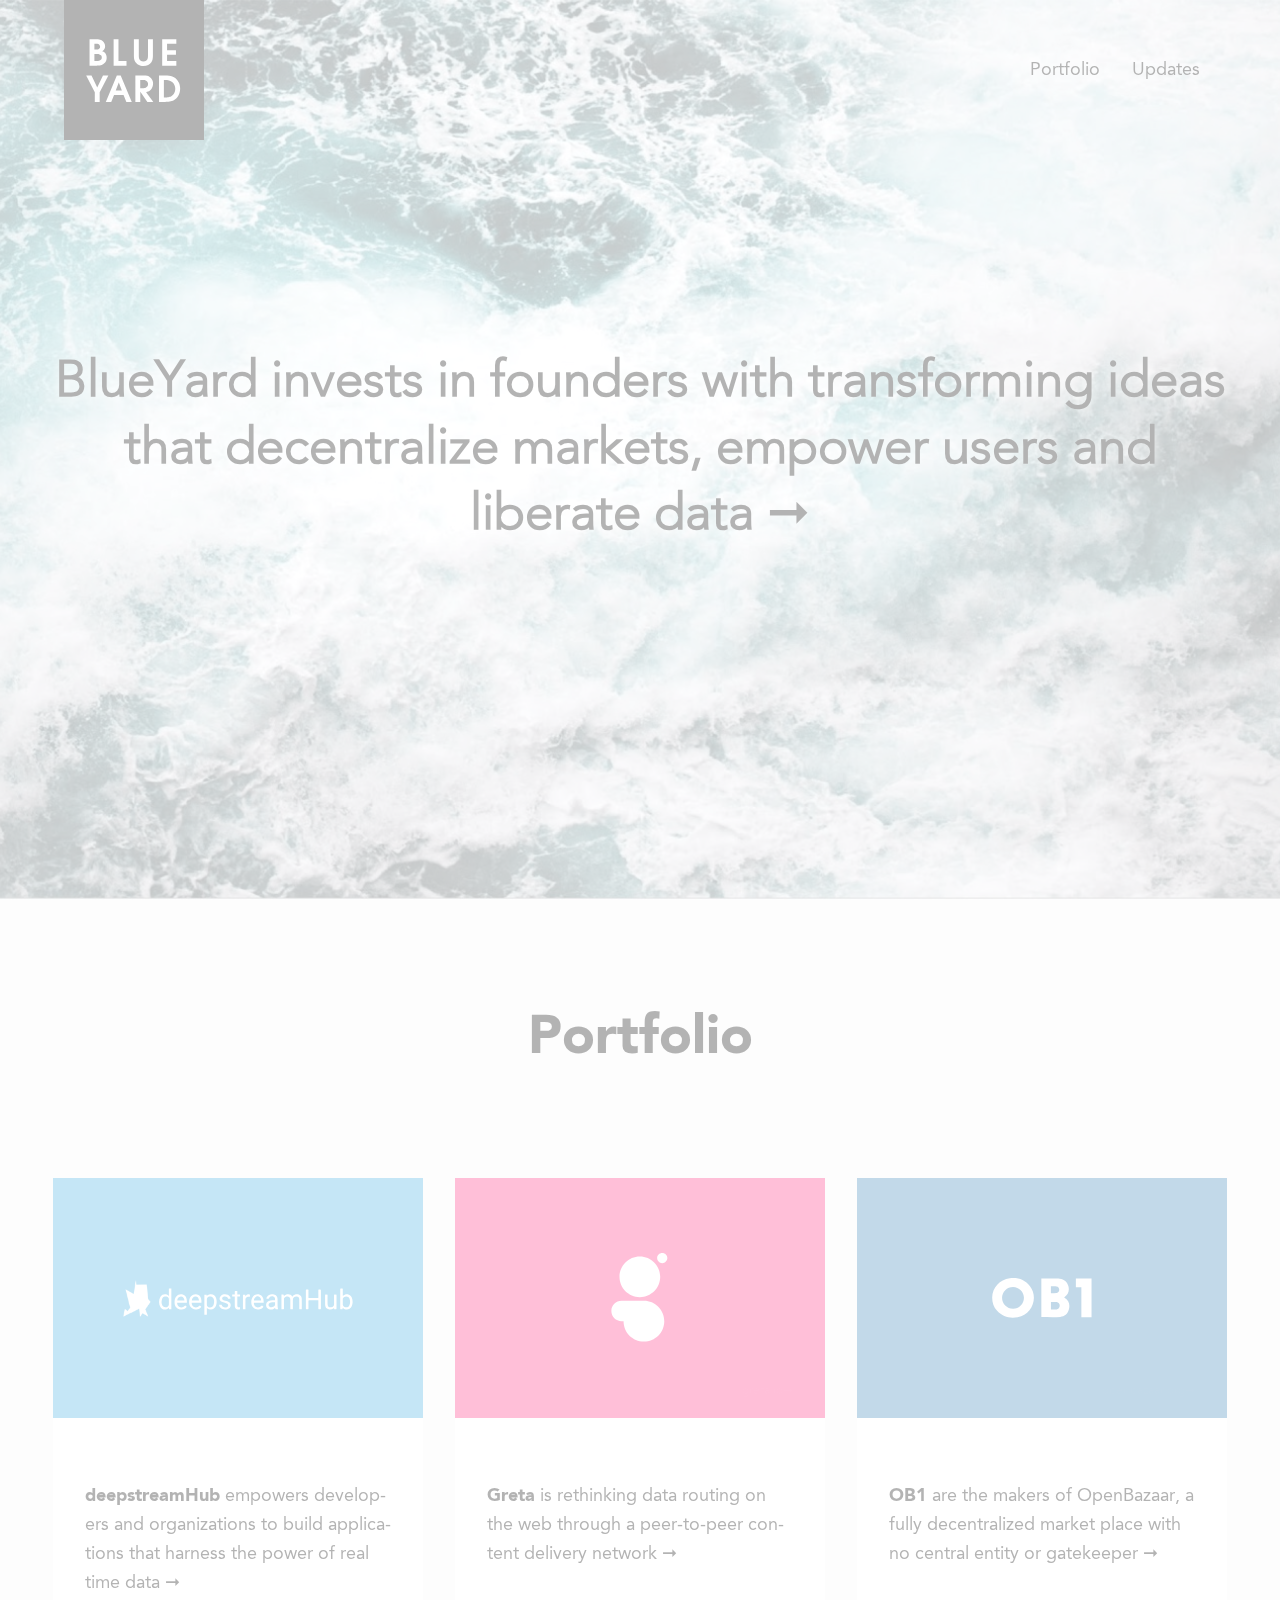
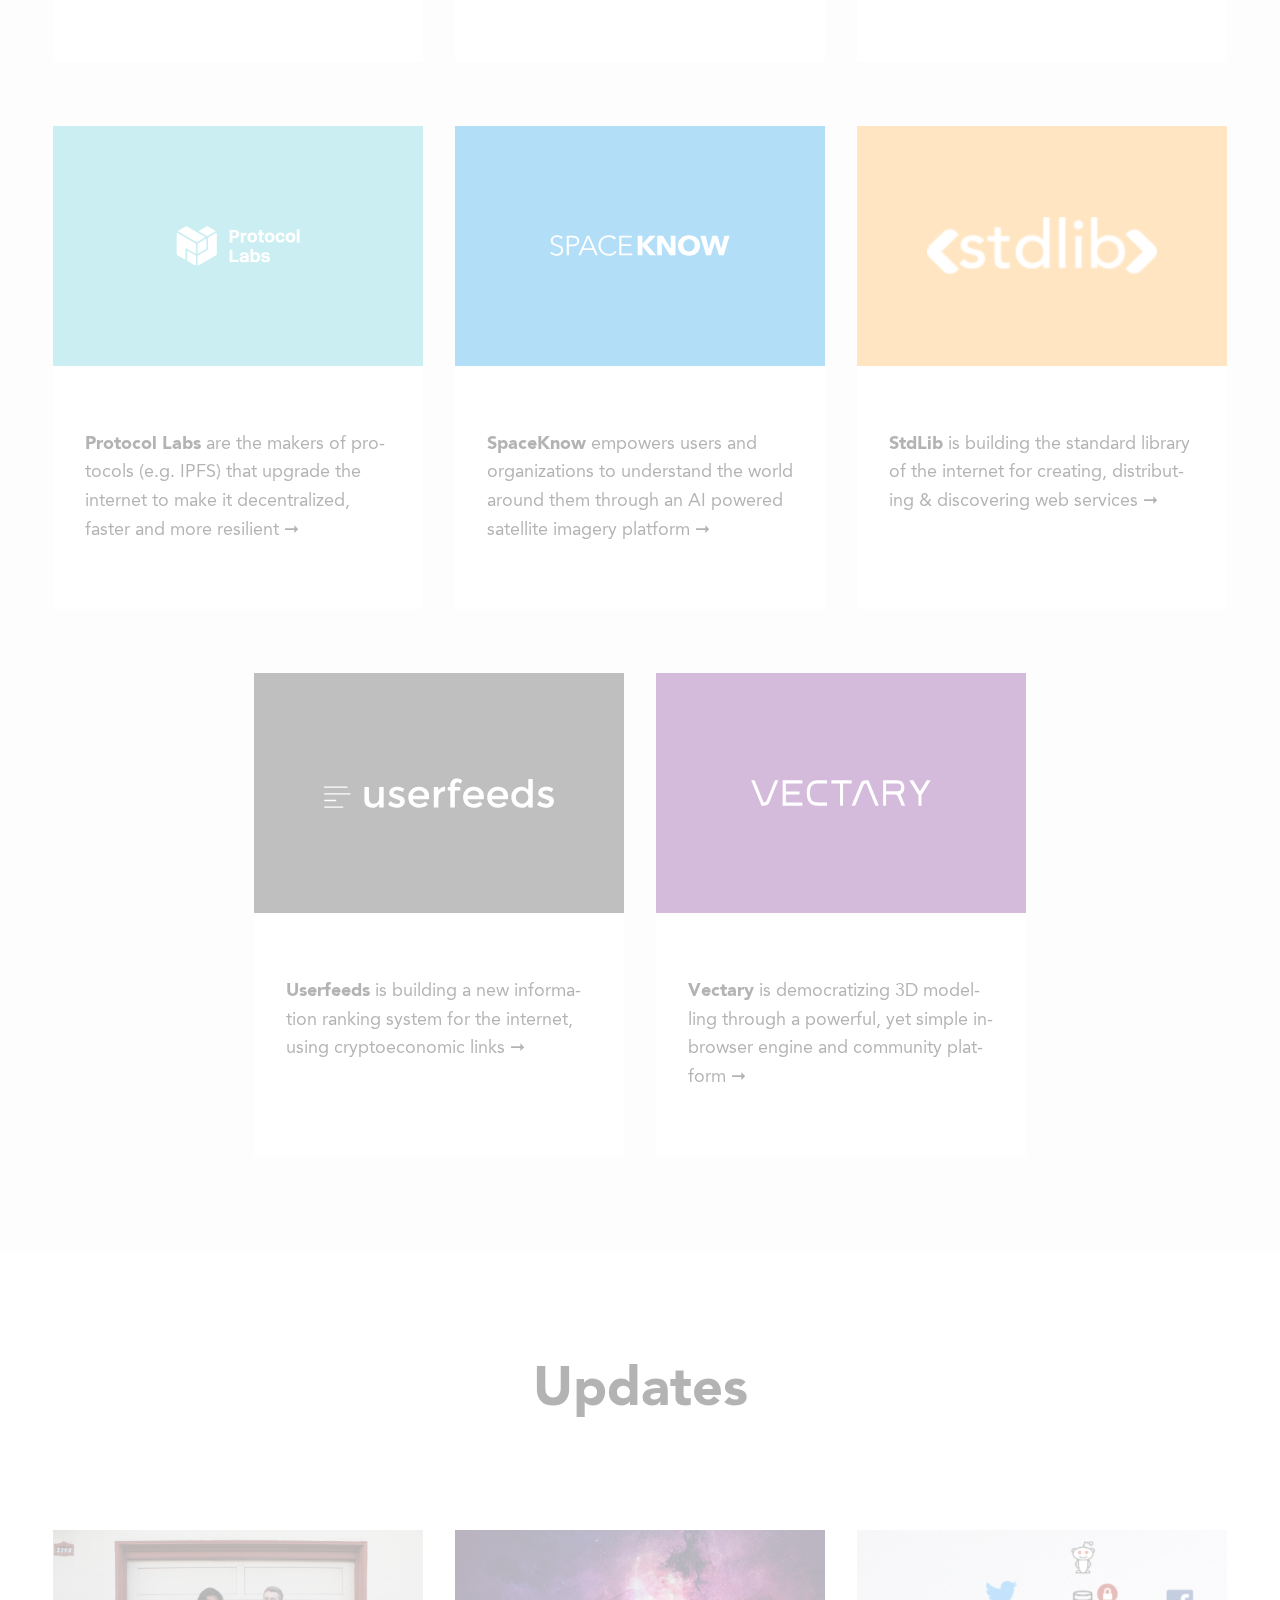
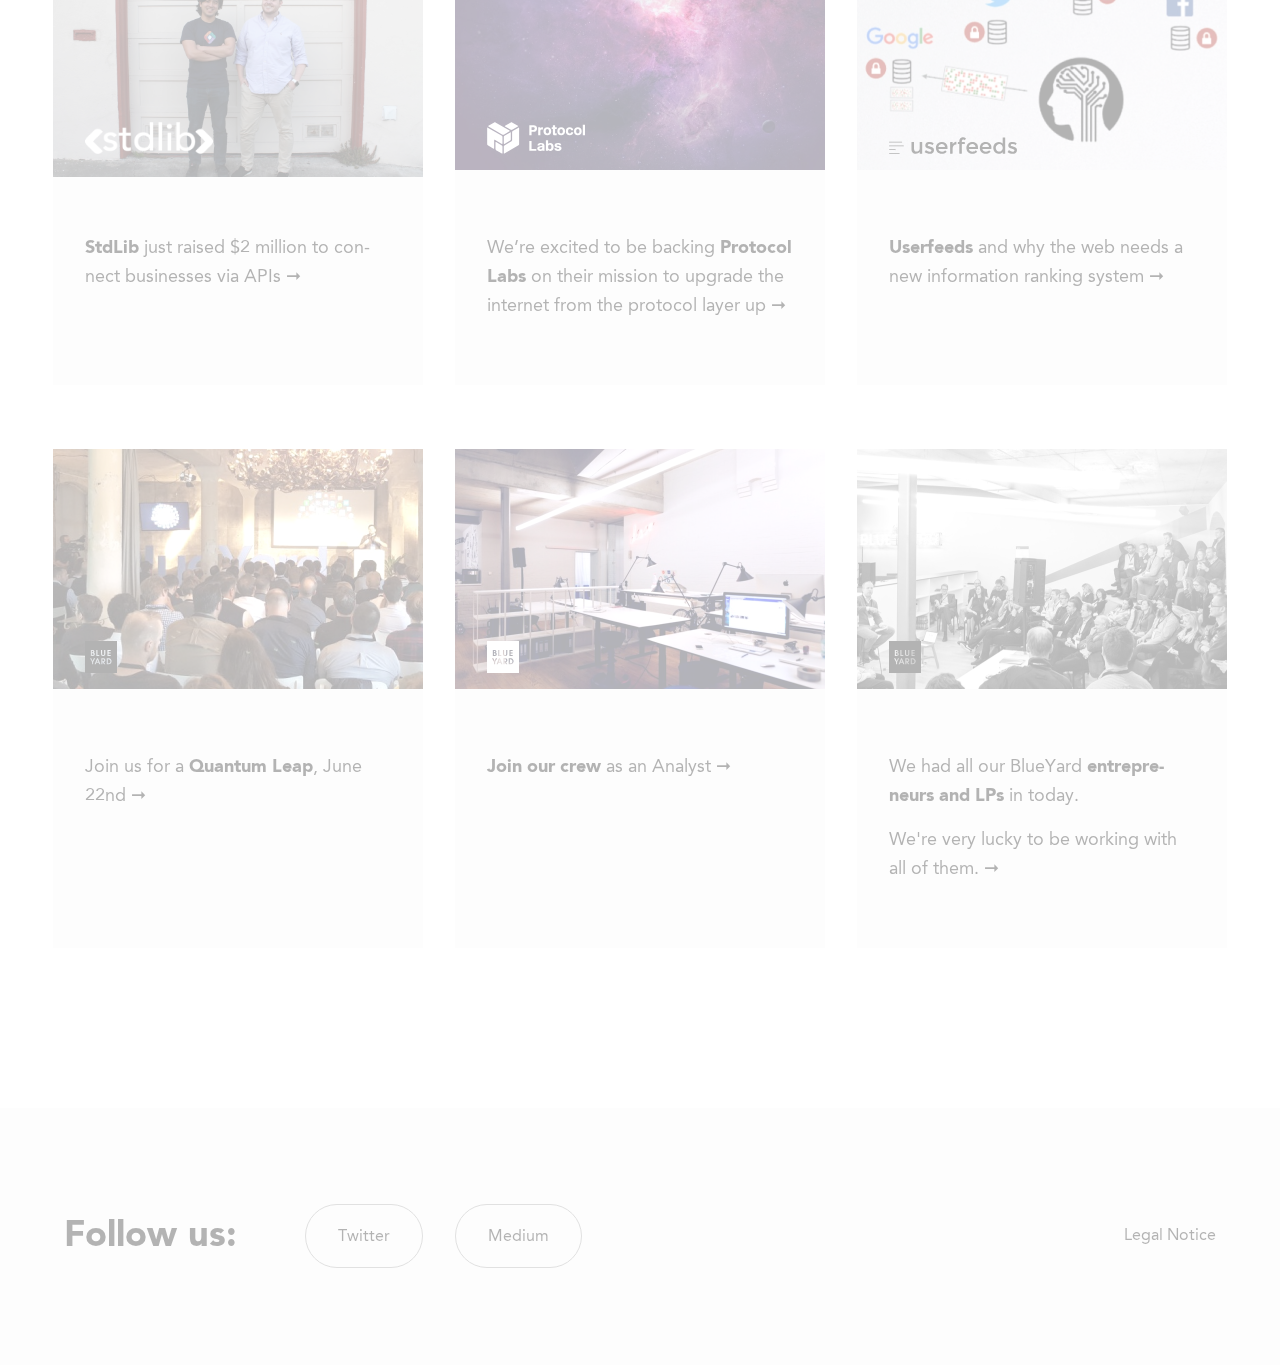
==== commit b226e48b: "stdlib announcement" ====
--- a/index.html
+++ b/index.html
@@ -18,6 +18,21 @@
 	<meta charset="utf-8">
 	<meta name="description" content="">
 	<meta name="viewport" content="width=device-width, initial-scale=1.0, user-scalable=1">
+
+<script>
+  GretaOptions = {
+    cache: {
+      time: 2592000000
+    },
+  }
+</script>
+
+<script>
+setTimeout(function(){var a=window.GretaOptions||{};a.lazyLoad=a.lazyLoad||{};var f=a.lazyLoad.imgAttribute||"data-src",g=a.lazyLoad.bgImgAttribute||"data-bg-src",h="DIV SECTION ARTICLE ASIDE B BODY FIGURE HTML I LI MAIN MARK NAV P SPAN STRONG SUMMARY TABLE TIME UL H1 H2 H3 H4 LABEL".split(" "),e=a.lazyLoad.addClassOnLoad||"",a="boolean"===typeof a.lazyLoad.enable?a.lazyLoad.enable:!0;!window.greta&&a&&setInterval(function(){for(var  a,b=document.querySelectorAll("IMG["+f+"]"),c=0;c<b.length;c++)(a=b[c].getAttribute(f))&&b[c].src!==a&&(b[c].src=a,b[c].removeAttribute(f),0<e.length&&(b[c].className+=" "+e));for(c=0;c<h.length;c++)for(var b=document.querySelectorAll(h[c]+"["+g+"]"),d=0;d<b.length;d++)(a=b[d].getAttribute(g))&&b[d].style.backgroundImage!=="url("+a+")"&&(b[d].style.backgroundImage="url("+a+")",b[d].removeAttribute(g),0<e.length&&(b[d].className+=" "+e))},1E3)},1E3);
+</script>
+
+<script src="https://cdn.greta.io/greta.min.js"></script>
+
 
 
 <!-- GENERATED AT http://realfavicongenerator.net/	 -->
@@ -110,7 +125,7 @@
 							</p>
 					</div>
 
-				<li style="color:#151947" title="OB1" class="deck__card js-lurk js-lurk--opacity js-lurk--under">
+				<li style="color:#3581B4" title="OB1" class="deck__card js-lurk js-lurk--opacity js-lurk--under">
 					<figure class="deck__figure">
 						<div class="portfolio__brand-logo">
 							<img class="wide" src="das_framework/project/image/portfolio/ob1.svg" alt="OB1"/>
@@ -127,7 +142,7 @@
 							</p>
 					</div>
 
-				<li style="color:#460453" title="Protocol Labs" class="deck__card js-lurk js-lurk--opacity js-lurk--under">
+				<li style="color:#4FC6CF" title="Protocol Labs" class="deck__card js-lurk js-lurk--opacity js-lurk--under">
 					<figure class="deck__figure">
 						<div class="portfolio__brand-logo">
 							<img class="wide" src="das_framework/project/image/portfolio/protocol-labs.svg" alt="Protocol Labs"/>
@@ -144,7 +159,7 @@
 							</p>
 					</div>
 
-				<li style="color:#151947" title="SpaceKnow" class="deck__card js-lurk js-lurk--opacity js-lurk--under">
+				<li style="color:#0090E3" title="SpaceKnow" class="deck__card js-lurk js-lurk--opacity js-lurk--under">
 					<figure class="deck__figure">
 						<div class="portfolio__brand-logo">
 							<img class="wide" src="das_framework/project/image/portfolio/spaceknow.svg" alt="SpaceKnow"/>
@@ -157,6 +172,23 @@
 							<p>
 								<a href="https://medium.com/@BlueYard/spaceknow-a651f532e854">
 									<strong >SpaceKnow</strong> empowers users and organizations to understand the world around them through an AI powered satellite imagery platform
+								</a>
+							</p>
+					</div>
+
+				<li style="color: #FFA935" title="stdlib" class="deck__card js-lurk js-lurk--opacity js-lurk--under">
+					<figure class="deck__figure">
+						<div class="portfolio__brand-logo">
+							<img class="very wide" src="das_framework/project/image/portfolio/stdlib.png" alt="stdlib"/>
+						</div>
+						<figcaption class="deck__url">
+									<a  href="https://stdlib.com/"><span>stdlib.com</span></a>
+							</figcaption>
+						</figure>
+					<div class="deck__text">
+							<p>
+								<a href="https://medium.com/@BlueYard/stdlib-a-standard-library-for-the-web-3dd83f08e332">
+									<strong >StdLib</strong> is building the standard library of the internet for creating, distributing & discovering web services
 								</a>
 							</p>
 					</div>
@@ -201,6 +233,20 @@
 		<section id="updates" class="update deck">
 			<h2 class="js-lurk js-lurk--opacity">Updates</h2>
 			<ul class="deck__list">
+
+			<li class="deck__card js-lurk js-lurk--opacity js-lurk--under">
+				<a href="https://techcrunch.com/2017/06/27/stdlib-just-raised-2-million-to-connect-businesses-via-apis/">
+					<figure class="deck__figure">
+							<img src="das_framework/project/image/update/keith_jacob.jpg" alt="" />
+							<div class="update__brand-logo paintwhite" style="background-image:url('das_framework/project/image/portfolio/stdlib.png');"></div>
+						</figure>
+					<div class="deck__text">
+							<p>
+								<strong>StdLib</strong> just raised $2 million to connect businesses via APIs
+							</p>
+					</div>
+				</a>
+
 			<li class="deck__card js-lurk js-lurk--opacity js-lurk--under">
 				<a href="https://medium.com/@BlueYard/protocol-labs-35ceff61b031">
 					<figure class="deck__figure">
@@ -257,7 +303,7 @@
 				<a href="https://twitter.com/ciaranoleary/status/837360858779037700">
 					<figure class="deck__figure">
 							<img src="das_framework/project/image/update/everyone.jpg" alt="" />
-							<div class="update__brand-logo paintwhite" style="background-image:url('das_framework/project/image/blueyard.svg');"></div>
+							<div class="update__brand-logo" style="background-image:url('das_framework/project/image/blueyard.svg');"></div>
 					</figure>
 					<div class="deck__text">
 							<p>
@@ -265,19 +311,6 @@
 							</p>
 							<p>
 								We're very lucky to be working with all of them.
-							</p>
-					</div>
-				</a>
-
-			<li class="deck__card js-lurk js-lurk--opacity js-lurk--under">
-				<a href="http://www.economist.com/news/business/21717110-analysing-images-space-could-be-big-business-planets-satellites-offer-customers-new-world">
-					<figure class="deck__figure">
-							<img src="das_framework/project/image/update/spaceknow-economist.jpg" alt="" />
-							<div class="update__brand-logo paintwhite" style="background-image:url('das_framework/project/image/portfolio/spaceknow.svg');"></div>
-						</figure>
-					<div class="deck__text">
-							<p>
-								The Economist on <strong>SpaceKnow</strong> and Planet Labs
 							</p>
 					</div>
 				</a>
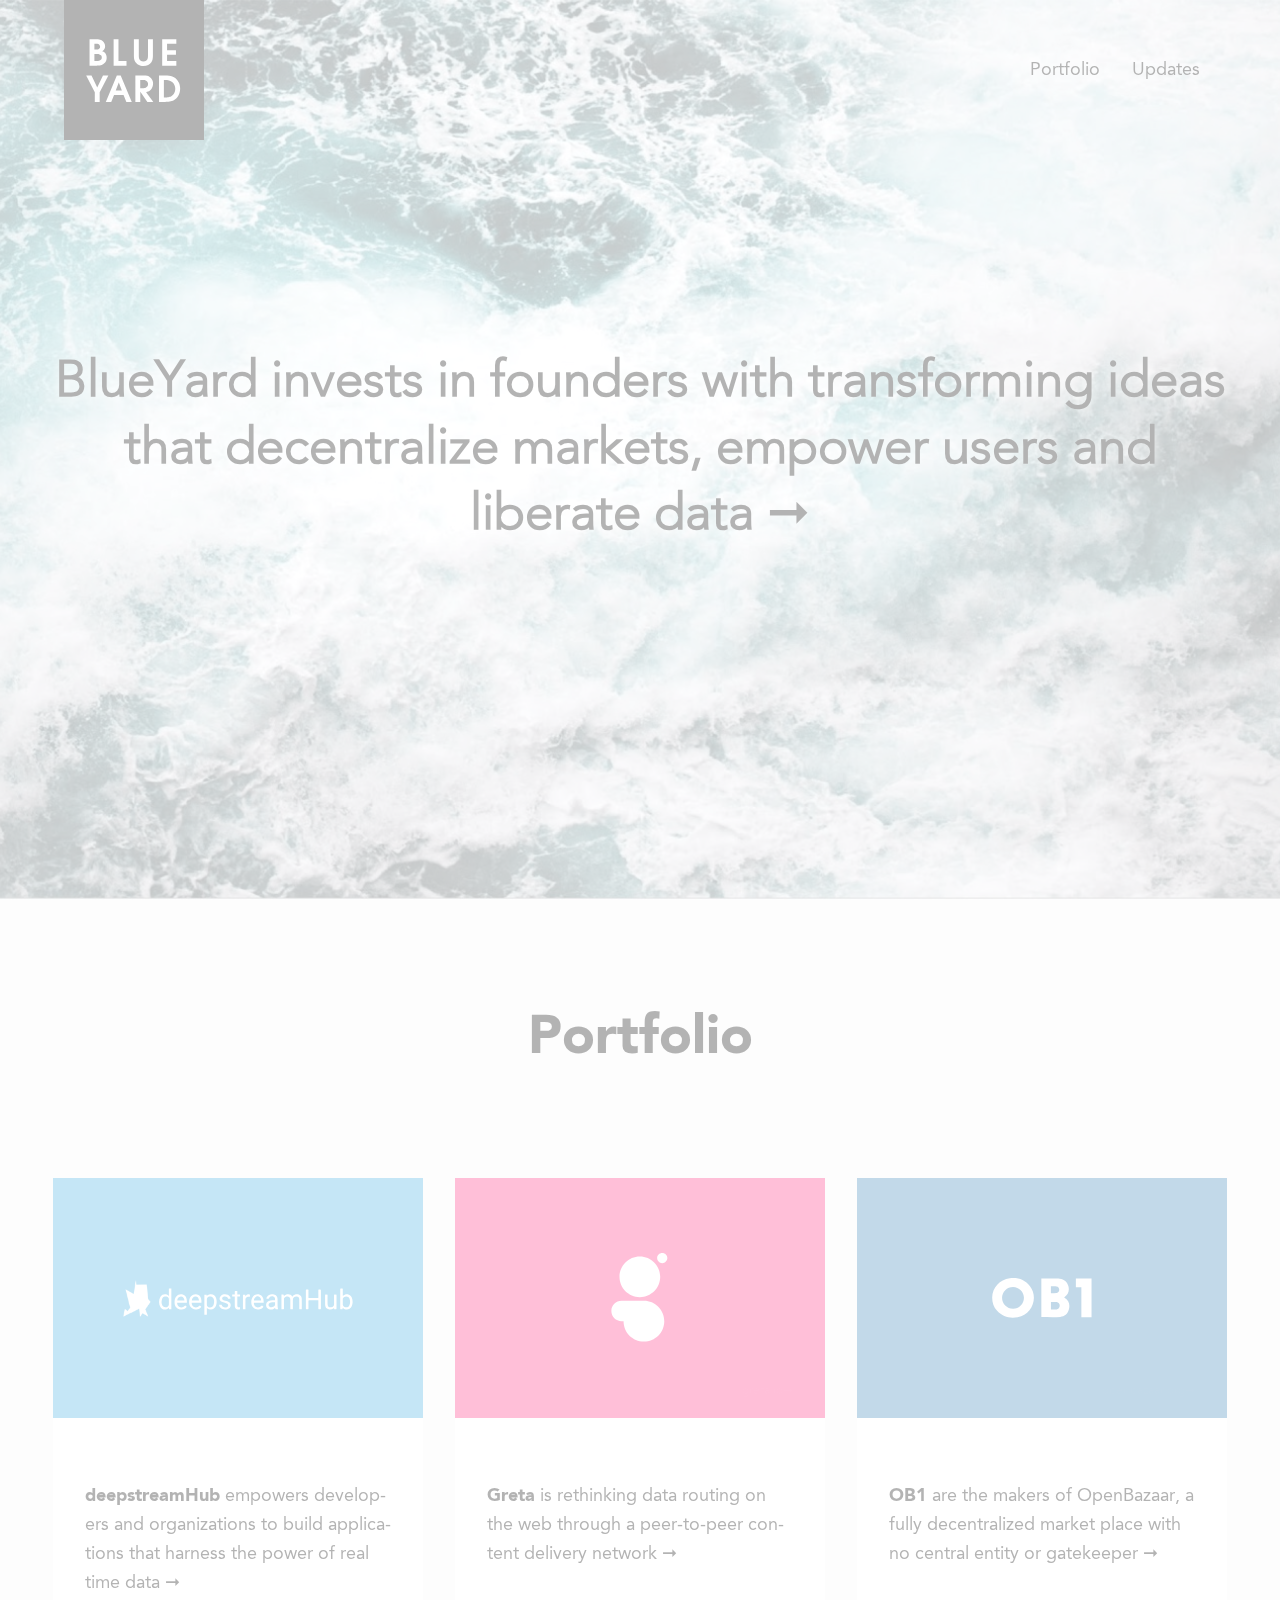
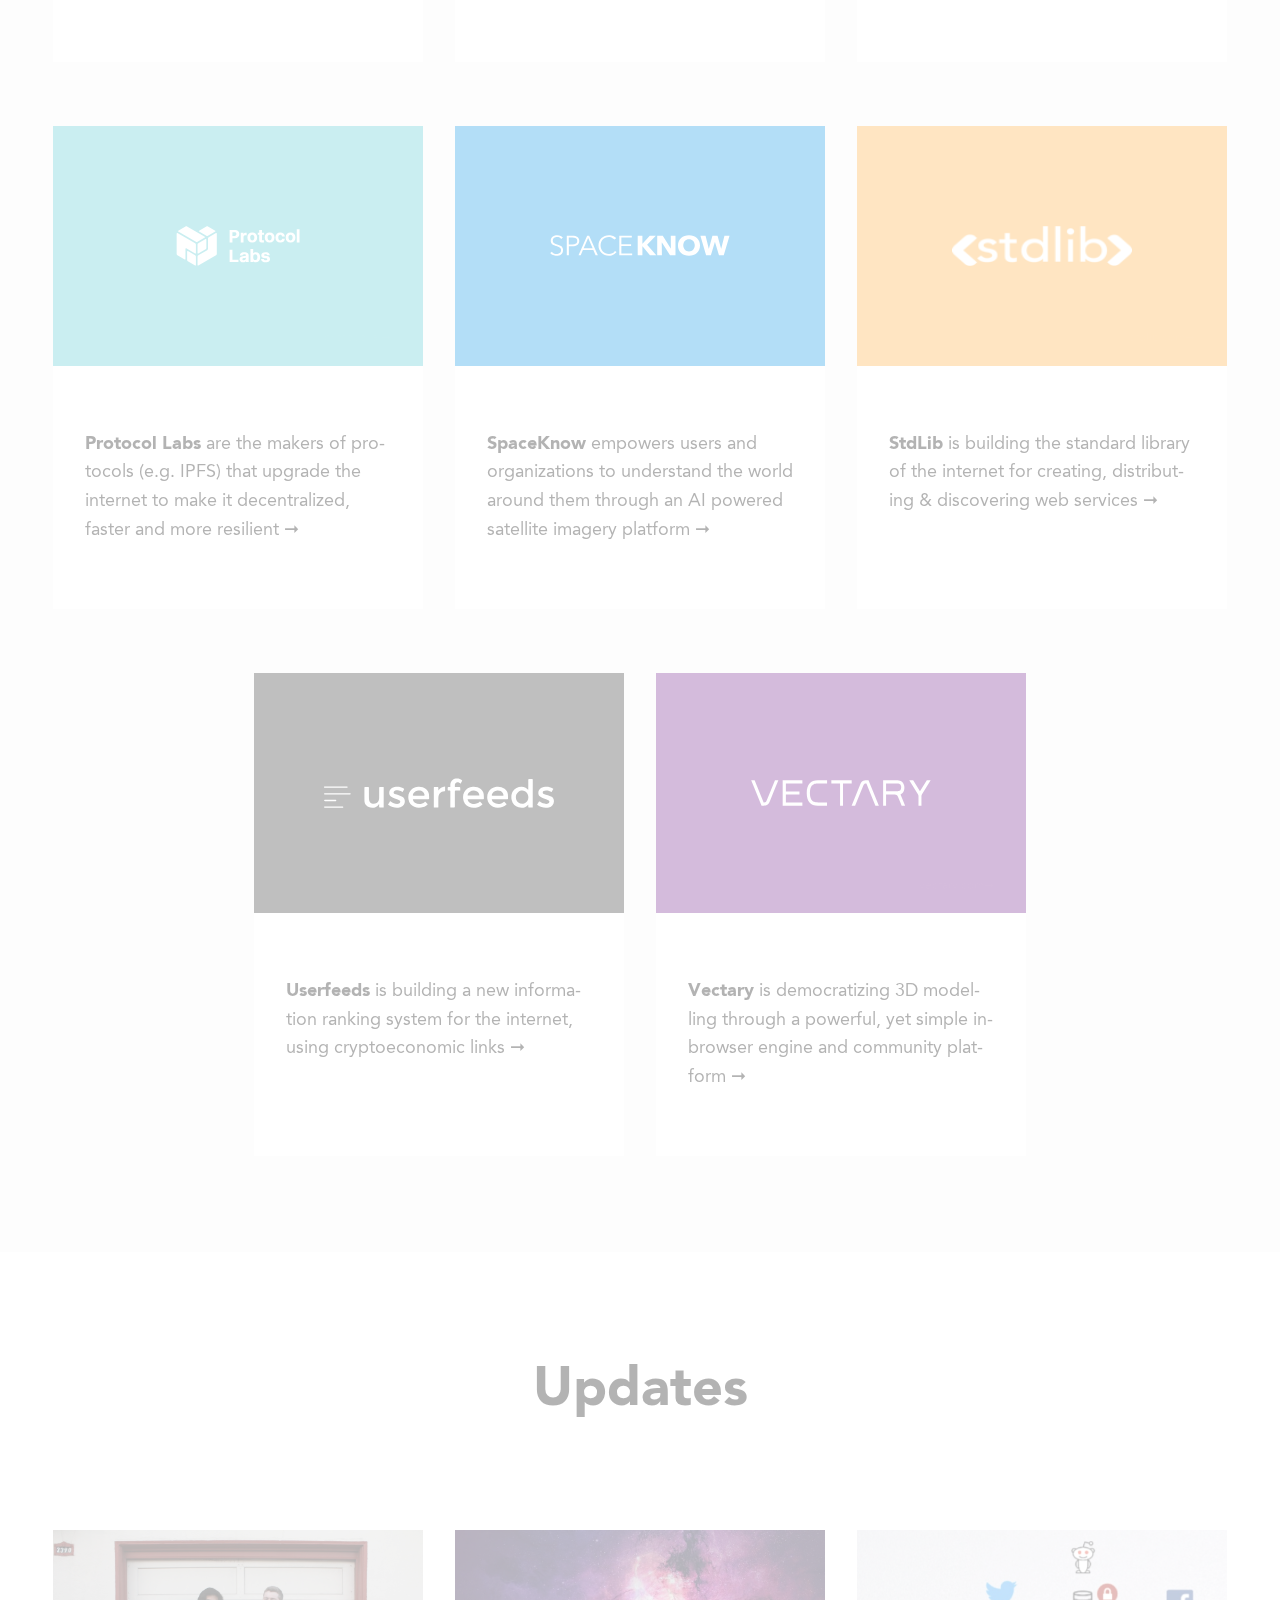
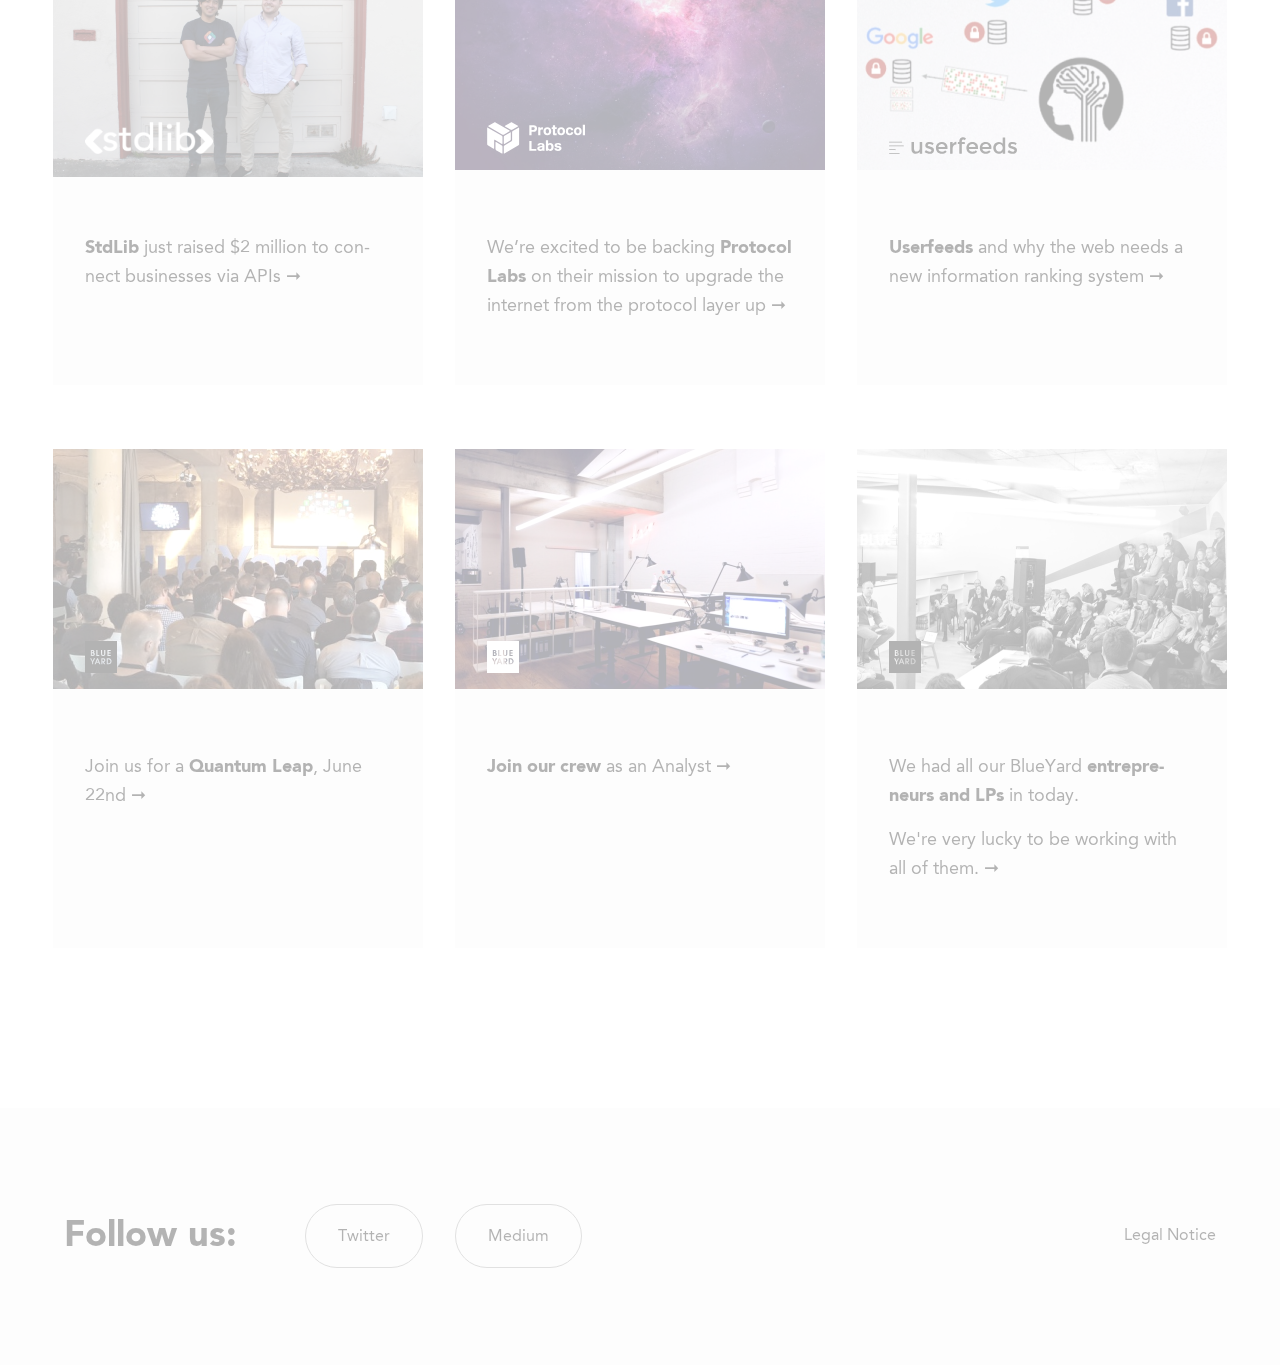
==== commit ff85be2a: "minor change in stdlib logo" ====
--- a/index.html
+++ b/index.html
@@ -179,7 +179,7 @@
 				<li style="color: #FFA935" title="stdlib" class="deck__card js-lurk js-lurk--opacity js-lurk--under">
 					<figure class="deck__figure">
 						<div class="portfolio__brand-logo">
-							<img class="very wide" src="das_framework/project/image/portfolio/stdlib.png" alt="stdlib"/>
+							<img class="wide" src="das_framework/project/image/portfolio/stdlib.png" alt="stdlib"/>
 						</div>
 						<figcaption class="deck__url">
 									<a  href="https://stdlib.com/"><span>stdlib.com</span></a>
